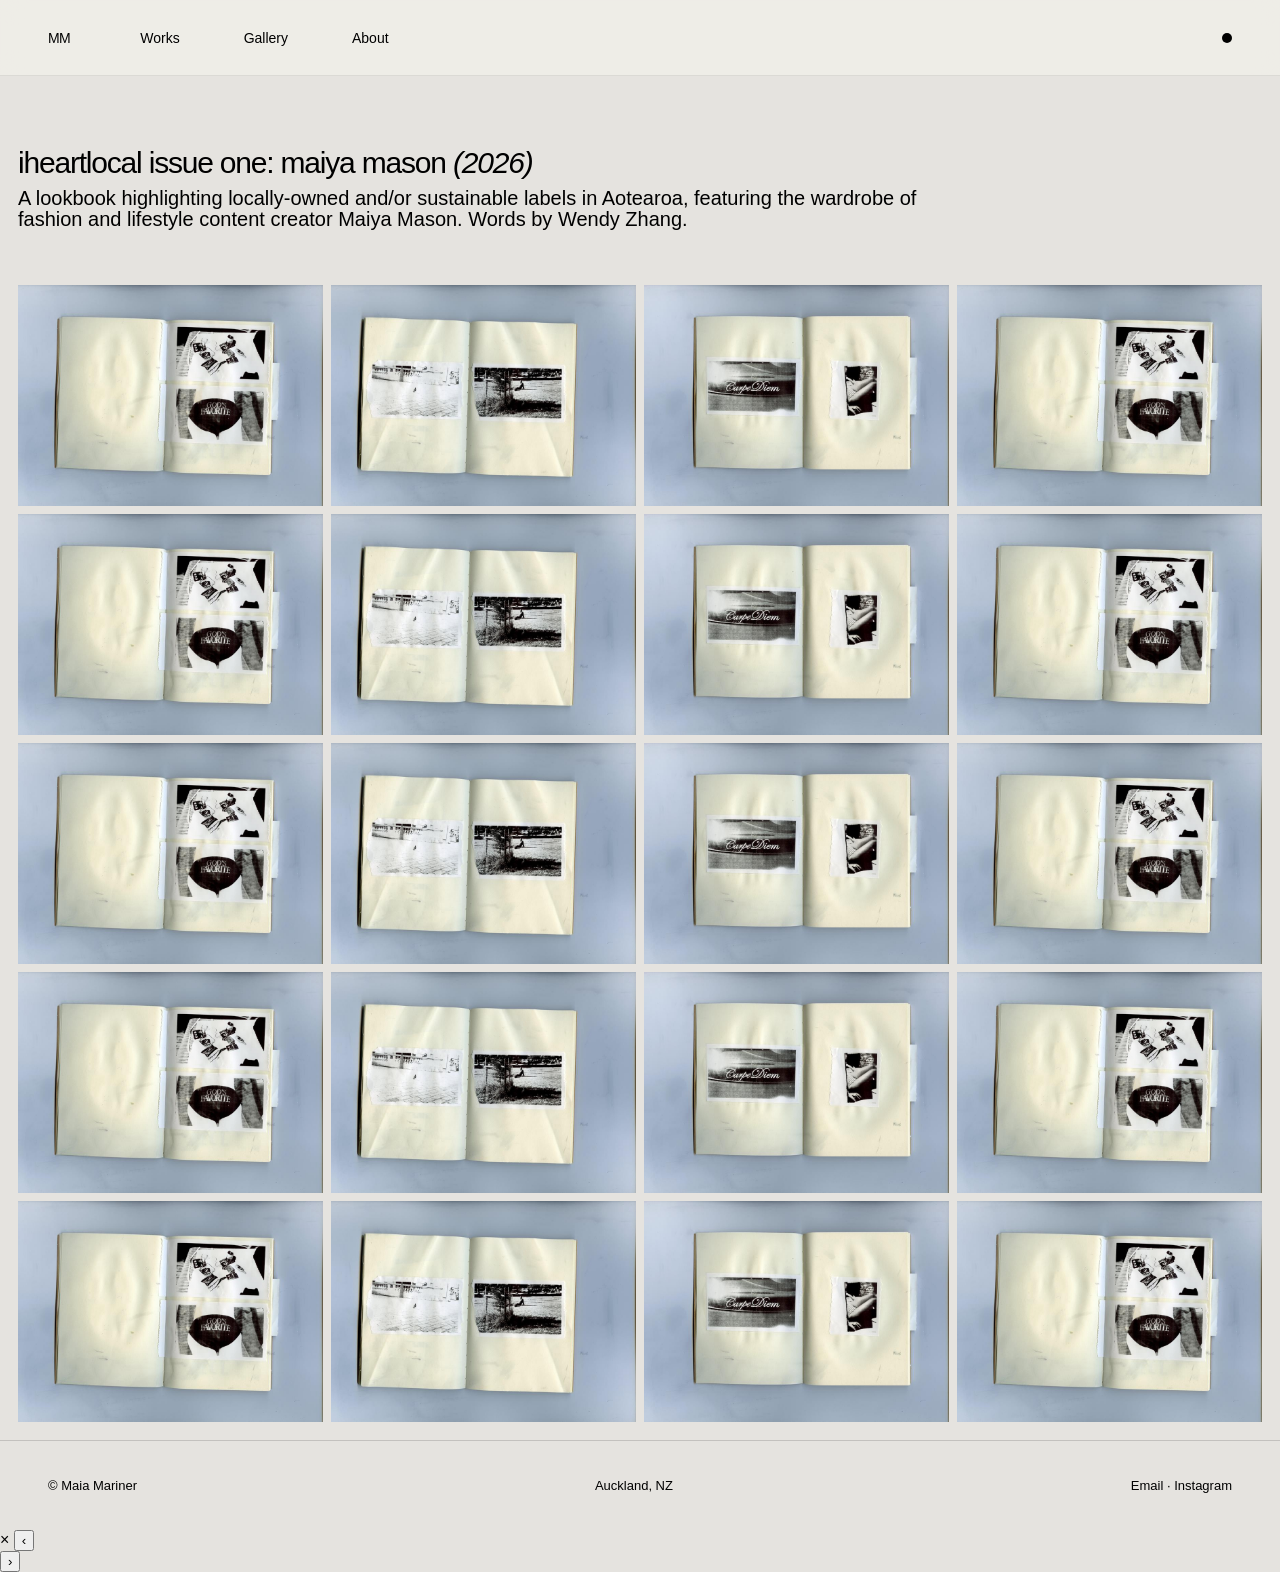
==== works.html @ 3811e007 "Initial website" ====
<!DOCTYPE html>
<html lang="en">

<head>
  <meta charset="UTF-8">
  <meta name="viewport" content="width=device-width, initial-scale=1.0">
  <title>Works | Maia Mariner</title>
  <link rel="stylesheet" href="style.css">
</head>

<body>

  <header class="nav">
    <a class="logo" href="index.html">MM</a>

    <nav>
      <a href="works.html">Works</a>
      <a href="gallery.html">Gallery</a>
      <a href="about.html">About</a>
    </nav>

    <span class="dot"></span>
  </header>

 
<main class="works-page">

  <section class="project-header">
    <h1>iheartlocal issue one: maiya mason <span>(2026)</span></h1>
    <p>
      A lookbook highlighting locally-owned and/or sustainable labels in Aotearoa, featuring the wardrobe of fashion and lifestyle content creator Maiya Mason. Words by Wendy Zhang. </p>
  </section>

  <section class="project-grid">
    <img src="images/magazine1.jpg" alt="">
    <img src="images/magazine2.jpg" alt="">
    <img src="images/magazine3.jpg" alt="">
    <img src="images/magazine4.jpg" alt="">
    <img src="images/magazine1.jpg" alt="">
    <img src="images/magazine2.jpg" alt="">
    <img src="images/magazine3.jpg" alt="">
    <img src="images/magazine4.jpg" alt="">
    <img src="images/magazine1.jpg" alt="">
    <img src="images/magazine2.jpg" alt="">
    <img src="images/magazine3.jpg" alt="">
    <img src="images/magazine4.jpg" alt="">
    <img src="images/magazine1.jpg" alt="">
    <img src="images/magazine2.jpg" alt="">
    <img src="images/magazine3.jpg" alt="">
    <img src="images/magazine4.jpg" alt="">
    <img src="images/magazine1.jpg" alt="">
    <img src="images/magazine2.jpg" alt="">
    <img src="images/magazine3.jpg" alt="">
    <img src="images/magazine4.jpg" alt="">
  </section>

</main>

  </main>

  <footer>
    <p>© Maia Mariner</p>
    <p>Auckland, NZ</p>
    <p>Email · Instagram</p>
  </footer>

  
<div id="worksViewer" class="works-viewer">
  <span class="close" onclick="closeWorksViewer()">×</span>
  <button class="arrow left" onclick="changeWork(-1)">‹</button>
  <img id="worksViewerImg">
  <button class="arrow right" onclick="changeWork(1)">›</button>
</div>

<script>
  const workImages = [
    "images/Maiya Mason Looking Away.png",
    "images/work2.jpg",
    "images/work3.jpg"
  ];

  let currentWork = 0;

  function openWorksViewer(index) {
    currentWork = index;
    document.getElementById("worksViewerImg").src = workImages[currentWork];
    document.getElementById("worksViewer").style.display = "flex";
  }

  function closeWorksViewer() {
    document.getElementById("worksViewer").style.display = "none";
  }

  function changeWork(direction) {
    currentWork += direction;

    if (currentWork < 0) {
      currentWork = workImages.length - 1;
    }

    if (currentWork >= workImages.length) {
      currentWork = 0;
    }

    document.getElementById("worksViewerImg").src = workImages[currentWork];
  }
</script>

</body>

</html>
---- style.css ----
* {
  box-sizing: border-box;
}

html {
  scroll-behavior: smooth;
}

body {
  margin: 0;
  background: #e5e3df;
  color: #000000;
  font-family: Arial, Helvetica, sans-serif;
}

a {
  color: inherit;
  text-decoration: none;
}

img {
  display: block;
  width: 100%;
  height: auto;
  object-fit: cover;
}

/* NAV */

.nav {
  height: 76px;
  padding: 0 48px;
  display: flex;
  align-items: center;
  gap: 70px;
  border-bottom: 1px solid rgba(0, 0, 0, 0.08);
  position: sticky;
  top: 0;
  background: rgba(239, 238, 232, 0.9);
  backdrop-filter: blur(12px);
  z-index: 10;
}

.logo {
  font-size: 14px;
  letter-spacing: -0.04em;
}

.nav nav {
  display: flex;
  gap: 64px;
  font-size: 14px;
}

.nav a:hover {
  text-decoration: underline;
  text-underline-offset: 5px;
}

.dot {
  width: 10px;
  height: 10px;
  background: #000;
  border-radius: 50%;
  margin-left: auto;
}

/* HERO */

.hero {
  min-height: 650px;
  padding: 90px 64px 60px;
  display: grid;
  grid-template-columns: 1.1fr 0.9fr;
  align-items: center;
  gap: 60px;
}

.hero-copy h1 {
  font-size: clamp(32px, 4.5vw, 68px);
  line-height: 0.96;
  letter-spacing: -0.07em;
  font-weight: 400;
  max-width: 850px;
  margin: 0 0 140px;
}


.hero-copy em {
  font-family: Georgia, serif;
  font-weight: 400;
  letter-spacing: -0.05em;
}

.arrow-link {
  font-size: 16px;
  display: inline-flex;
  gap: 28px;
  align-items: center;
}

.arrow-link span {
  font-size: 32px;
  line-height: 0;
}

.hero-art {
  display: flex;
  justify-content: center;
  align-items: center;
}

.portrait {
  position: static;
  width: 950px;
  height: 650px;
  object-fit: cover
}



/* TICKER */

.ticker {
  border-top: 1px solid rgba(0, 0, 0, 0.18);
  border-bottom: 1px solid rgba(0, 0, 0, 0.18);
  overflow: hidden;
  white-space: nowrap;
  font-size: 15px;
  padding: 14px 0;
  background: #f6f5f1;
}

.ticker div {
  animation: marquee 24s linear infinite;
}

@keyframes marquee {
  from {
    transform: translateX(0);
  }

  to {
    transform: translateX(-45%);
  }
}

/* FEATURE PANEL */

.feature-panel {
  margin: 24px;
  background: #fbfaf7;
  padding: 44px 66px 34px;
}

.feature-meta {
  display: flex;
  gap: 42px;
  font-size: 13px;
  font-weight: 700;
}

.feature-note {
  font-size: 14px;
  margin: 0 0 44px;
}

.feature-images {
  display: grid;
  grid-template-columns: 40px 1fr 0.9fr 1fr 40px;
  align-items: center;
  gap: 54px;
}

.feature-images button {
  border: 0;
  background: #fff;
  font-size: 34px;
  cursor: pointer;
  height: 60px;
}

.img-large {
  height: 430px;
}

.img-mid {
  height: 430px;
}

/* SPLIT SECTION */

.split-section {
  margin: 0 24px 24px;
  display: grid;
  grid-template-columns: 1fr 1fr;
  border: 1px solid rgba(0, 0, 0, 0.1);
  background: #f8f7f2;
}

.selected-list,
.about-card {
  padding: 54px 64px;
}

.about-card {
  border-left: 1px solid rgba(0, 0, 0, 0.1);
}

.section-heading {
  display: flex;
  justify-content: space-between;
  align-items: center;
  margin-bottom: 45px;
}

.section-heading h2,
.about-card h2 {
  font-size: 28px;
  font-weight: 400;
  margin: 0;
}

.section-heading a {
  font-size: 34px;
}

.selected-list > a {
  display: grid;
  grid-template-columns: 48px 1fr 70px;
  border-bottom: 1px solid rgba(0, 0, 0, 0.18);
  padding: 20px 0;
  align-items: center;
}

.selected-list p {
  margin: 0;
}

.selected-list small {
  text-align: right;
}

.about-card > div {
  display: grid;
  grid-template-columns: 220px 1fr;
  gap: 56px;
  margin: 34px 0;
}

.about-card img {
  height: 230px;
}

.about-card p {
  font-size: 18px;
  line-height: 1.35;
  margin: 10px 0 0;
  max-width: 320px;
}

/* FOOTER */

footer {
  display: flex;
  justify-content: space-between;
  padding: 24px 48px;
  border-top: 1px solid rgba(0, 0, 0, 0.15);
  font-size: 13px;
}

/* PAGES */

.page {
  padding: 90px 64px;
}

.page h1,
.about-page h1 {
  font-size: clamp(72px, 12vw, 180px);
  line-height: 0.85;
  letter-spacing: -0.09em;
  font-weight: 400;
  margin: 0 0 60px;
}

.intro {
  font-size: 22px;
}


/* GALLERY */

.masonry {
  columns: 3 260px;
  column-gap: 20px;
}

.masonry img {
  margin: 0 0 20px;
  break-inside: avoid;
}

/* VIDEO */

.video-list article {
  display: grid;
  grid-template-columns: 60px 260px 1fr;
  gap: 34px;
  align-items: start;
}

.video-list span {
  font-size: 24px;
}

.video-list video {
  width: 100%;
  height:  100x;
  object-fit: cover;
}

.video-list h2 {
  font-size: 54px;
  font-weight: 400;
  letter-spacing: -0.06em;
  margin: 0;
}

.video-list p {
  font-size: 18px;
  max-width: 380px;
}

/* ABOUT PAGE */

.about-page {
  padding: 110px 64px;
}

.about-page h1 {
  font-size: clamp(48px, 7vw, 100px);
  max-width: 1100px;
}

.about-page em {
  font-family: Georgia, serif;
  font-weight: 400;
}

.about-page img {
  width: 360px;
  height: 450px;
  margin: 40px 0;
}

.about-page p {
  font-size: 28px;
  line-height: 1.2;
  max-width: 700px;
}

.contact-links {
  display: flex;
  gap: 40px;
  font-size: 22px;
  margin-top: 50px;
}

/* MAGAZINE OVERLAY */

.magazine-overlay {
  position: fixed;
  inset: 0;
  background: rgba(255, 255, 255, 0.96);
  z-index: 99999;
  display: none;
  align-items: center;
  justify-content: center;
}

.magazine-overlay.active {
  display: flex;
}

.magazine-spread {
  display: flex;
  align-items: center;
  justify-content: center;
}

.magazine-page {
  height: 84vh;
  width: auto;
  max-width: 42vw;
  object-fit: contain;
  background: white;
  box-shadow: 0 0 25px rgba(0, 0, 0, 0.3);
}

.magazine-spread.single-page .magazine-page {
  max-width: 55vw;
}

.left-page {
  border-right: 1px solid #ddd;
}

.right-page {
  border-left: 1px solid #ddd;
}

.close-mag {
  position: fixed;
  top: 28px;
  right: 38px;
  font-size: 55px;
  background: none;
  border: none;
  cursor: pointer;
  color: black;
  z-index: 100000;
}

.page-btn {
  position: fixed;
  top: 50%;
  transform: translateY(-50%);
  font-size: 90px;
  background: none;
  border: none;
  cursor: pointer;
  color: black;
  z-index: 100000;
}

.page-btn.left {
  left: 60px;
}

.page-btn.right {
  right: 60px;
}

/* MOBILE */

@media (max-width: 800px) {
  .nav {
    padding: 0 20px;
    gap: 24px;
  }

  .nav nav {
    gap: 18px;
    font-size: 12px;
  }

  .hero {
    grid-template-columns: 1fr;
    padding: 54px 22px;
  }

  .hero-copy h1 {
    margin-bottom: 50px;
  }

  .hero-art {
    min-height: 360px;
  }

  .portrait {
    right: 0;
    width: 600px;
    height: 500px;
  }

  .stamp {
    right: 160px;
    top: 190px;
    width: 170px;
    height: 190px;
  }

  .feature-panel {
    margin: 12px;
    padding: 28px 18px;
  }

  .feature-images {
    grid-template-columns: 1fr;
    gap: 16px;
  }

  .feature-images button {
    display: none;
  }

  .img-large,
  .img-mid {
    height: auto;
  }

  .split-section {
    grid-template-columns: 1fr;
    margin: 12px;
  }

  .about-card {
    border-left: 0;
    border-top: 1px solid rgba(0, 0, 0, 0.1);
  }

  .selected-list,
  .about-card {
    padding: 34px 22px;
  }

  .about-card > div {
    grid-template-columns: 1fr;
  }

  .page,
  .about-page {
    padding: 54px 22px;
  }

  .work-index a {
    grid-template-columns: 45px 1fr;
  }

  .work-index small {
    display: none;
  }

  .work-index strong {
    font-size: 32px;
  }

  .work-grid {
    grid-template-columns: 1fr;
  }

  .video-list article {
    grid-template-columns: 1fr;
  }

  .video-list h2 {
    font-size: 38px;
  }

  footer {
    padding: 22px;
    display: block;
  }

  .magazine-page {
    max-width: 90vw;
    height: auto;
    max-height: 80vh;
  }

  .magazine-spread {
    flex-direction: column;
  }

  .page-btn {
    font-size: 50px;
  }

  .page-btn.left {
    left: 16px;
  }

  .page-btn.right {
    right: 16px;
  }

  .close-mag {
    top: 18px;
    right: 24px;
    font-size: 42px;
  }
}

.about-page {
  padding: 100px 64px;
}

.about-grid {
  display: grid;
  grid-template-columns: 520px 1fr;
  gap: 100px;
  align-items: start;
}

.about-image img {
  width: 100%;
  height: 700px;
  object-fit: cover;
}

.about-label {
  display: block;
  font-size: 12px;
  letter-spacing: .12em;
  margin-bottom: 30px;
}

.about-content h1 {
  font-size: clamp(52px, 6vw, 90px);
  line-height: .95;
  letter-spacing: -.06em;
  font-weight: 400;
  margin: 0 0 40px;
  max-width: 800px;
}

.about-content p {
  font-size: 22px;
  line-height: 1.4;
  max-width: 600px;
  margin-bottom: 24px;
}

.contact-links {
  margin-top: 60px;
  display: flex;
  gap: 40px;
}

.contact-links a {
  font-size: 18px;
}

.contact-links a:hover {
  text-decoration: underline;
}

@media (max-width: 900px) {

  .about-grid {
    grid-template-columns: 1fr;
    gap: 40px;
  }

  .about-image img {
    height: 500px;
  }

  .about-content h1 {
    font-size: 48px;
  }

  .about-content p {
    font-size: 18px;
  }

}

/* WORKS PROJECT PAGE */

.works-page {
  padding: 70px 18px 18px;
  background: #e5e3df;
  min-height: 100vh;
}

.project-header {
  text-align: left;
  color: rgb(0, 0, 0);
  max-width: 900px;
  margin-right: auto;
  margin-bottom: 55px;
}

.project-header h1 {
  font-size: 30px;
  font-weight: 400;
  margin: 0 0 8px;
  letter-spacing: -0.04em;
}

.project-header h1 span {
  font-style: italic;
  font-size: 30px
}

.project-header p {
  font-size: 20px;
  line-height: 1.05;
  margin: 0;
}

.project-grid {
  display: grid;
  grid-template-columns: repeat(4, 1fr);
  gap: 8px;
}

.project-grid img {
  width: 100%;
  height: auto;
  display: block;
  object-fit: cover;
}

@media (max-width: 800px) {
  .works-page {
    padding: 40px 10px 10px;
  }

  .project-header {
    text-align: left;
    margin-bottom: 35px;
  }

  .project-header h1 {
    font-size: 28px;
  }

  .project-header p {
    font-size: 20px;
  }

  .project-grid {
    grid-template-columns: 1fr;
  }
}
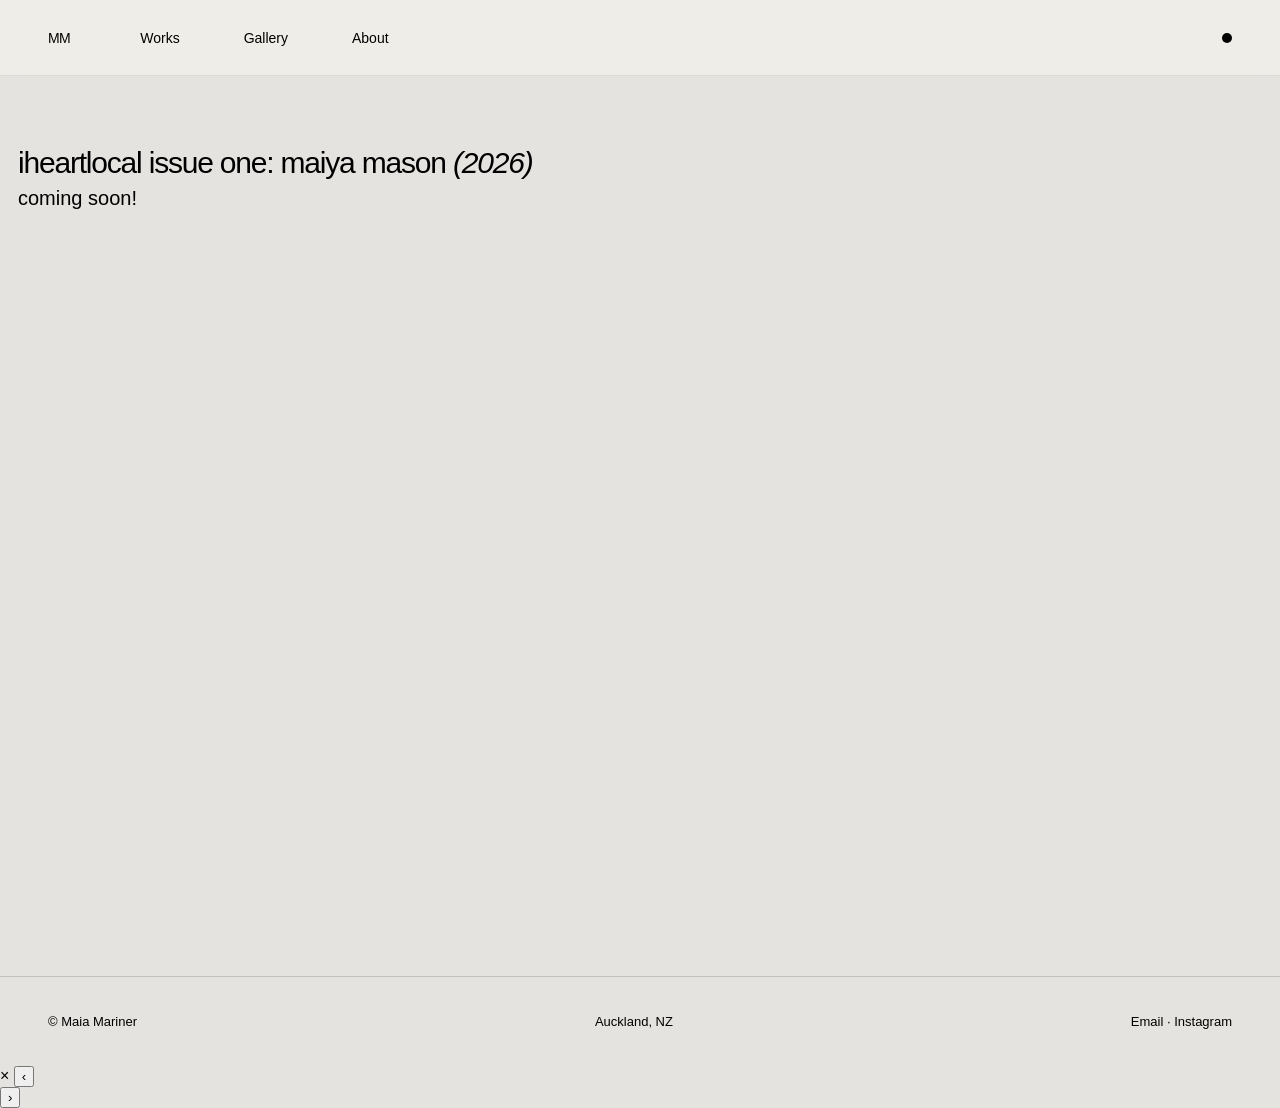
==== commit 178b96f9: "works.html" ====
--- a/works.html
+++ b/works.html
@@ -28,31 +28,11 @@
   <section class="project-header">
     <h1>iheartlocal issue one: maiya mason <span>(2026)</span></h1>
     <p>
-      A lookbook highlighting locally-owned and/or sustainable labels in Aotearoa, featuring the wardrobe of fashion and lifestyle content creator Maiya Mason. Words by Wendy Zhang. </p>
+      coming soon! </p>
   </section>
 
-  <section class="project-grid">
-    <img src="images/magazine1.jpg" alt="">
-    <img src="images/magazine2.jpg" alt="">
-    <img src="images/magazine3.jpg" alt="">
-    <img src="images/magazine4.jpg" alt="">
-    <img src="images/magazine1.jpg" alt="">
-    <img src="images/magazine2.jpg" alt="">
-    <img src="images/magazine3.jpg" alt="">
-    <img src="images/magazine4.jpg" alt="">
-    <img src="images/magazine1.jpg" alt="">
-    <img src="images/magazine2.jpg" alt="">
-    <img src="images/magazine3.jpg" alt="">
-    <img src="images/magazine4.jpg" alt="">
-    <img src="images/magazine1.jpg" alt="">
-    <img src="images/magazine2.jpg" alt="">
-    <img src="images/magazine3.jpg" alt="">
-    <img src="images/magazine4.jpg" alt="">
-    <img src="images/magazine1.jpg" alt="">
-    <img src="images/magazine2.jpg" alt="">
-    <img src="images/magazine3.jpg" alt="">
-    <img src="images/magazine4.jpg" alt="">
-  </section>
+  
+
 
 </main>
 
@@ -108,4 +88,4 @@
 
 </body>
 
-</html>+</html>
